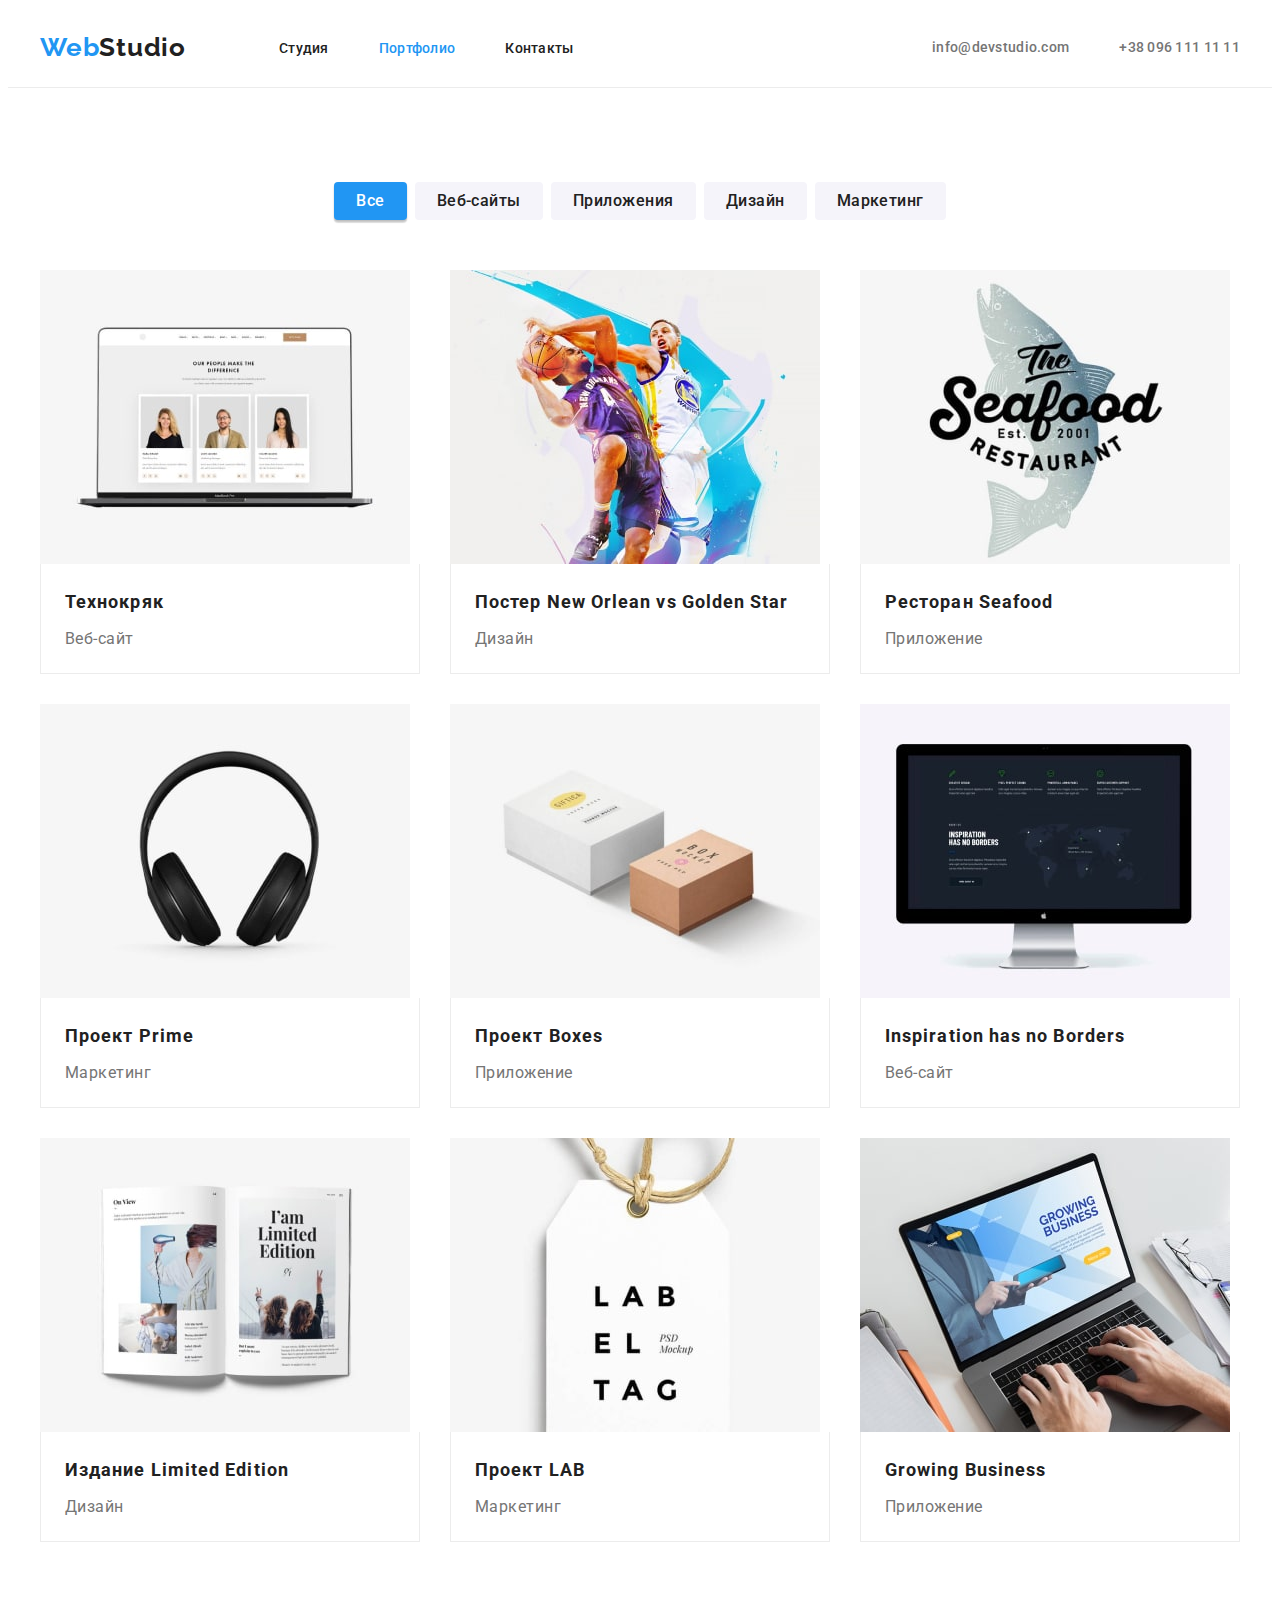
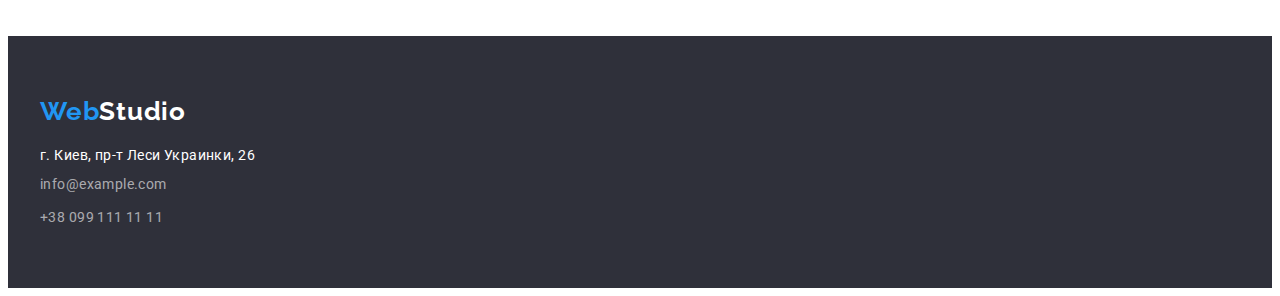
==== portfolio.html @ 3869db15 "Делает hero-background and sprite.svg" ====
<!DOCTYPE html>
<html lang="ru">
  <head>
    <meta charset="UTF-8" />
    <meta http-equiv="X-UA-Compatible" content="IE=edge" />
    <meta name="viewport" content="width=device-width, initial-scale=1.0" />
    <title>Portfolio</title>
    <link rel="preconnect" href="https://fonts.googleapis.com" />
    <link rel="preconnect" href="https://fonts.gstatic.com" crossorigin />
    <link
      href="https://fonts.googleapis.com/css2?family=Raleway:wght@700&family=Roboto:wght@400;500;700;900&display=swap"
      rel="stylesheet"
    />
    <link
      rel="stylesheet"
      href="https://cdnjs.cloudflare.com/ajax/libs/modern-normalize/1.1.0/modern-normalize.min.css"
      integrity="sha512-wpPYUAdjBVSE4KJnH1VR1HeZfpl1ub8YT/NKx4PuQ5NmX2tKuGu6U/JRp5y+Y8XG2tV+wKQpNHVUX03MfMFn9Q=="
      crossorigin="anonymous"
      referrerpolicy="no-referrer"
    />
    <link rel="stylesheet" href="./css/styles.css" />
  </head>
  <body>
    <header class="header">
      <div class="container header-container">
        <nav class="nav header-nav">
          <a class="logo link" href="./index.html">
            <span class="logo-accent">Web</span>Studio</a
          >
          <ul class="nav-list list">
            <li class="nav-list-item">
              <a class="nav-list-link link" href="./index.html">Студия</a>
            </li>
            <li class="nav-list-item">
              <a class="nav-list-link link current" href="./portfolio.html"
                >Портфолио</a
              >
            </li>
            <li class="nav-list-item">
              <a class="nav-list-link link" href="">Контакты</a>
            </li>
          </ul>
        </nav>
        <ul class="contacts-list list">
          <li class="contact-item">
            <a class="contact-link link" href="mailto:info@devstudio.com"
              >info@devstudio.com</a
            >
          </li>
          <li class="contact-item">
            <a class="contact-link link" href="tel:+380961111111"
              >+38 096 111 11 11</a
            >
          </li>
        </ul>
      </div>
    </header>

    <main>
      <!-- section portfolio -->
      <section class="section portfolio">
        <div class="container">
          <h1 class="visually-hidden">Портфолио</h1>

          <!-- category filter -->
          <ul class="filter-list list">
            <li class="filter-list-item">
              <button class="filter-btn active" type="button">Все</button>
            </li>

            <li class="filter-list-item">
              <button class="filter-btn" type="button">Веб-сайты</button>
            </li>

            <li class="filter-list-item">
              <button class="filter-btn" type="button">Приложения</button>
            </li>

            <li class="filter-list-item">
              <button class="filter-btn" type="button">Дизайн</button>
            </li>

            <li class="filter-list-item">
              <button class="filter-btn" type="button">Маркетинг</button>
            </li>
          </ul>
          <!--portfolio cards -->
          <ul class="cards-list cards list">
            <li class="cards-list-item">
              <a class="cards-link link" href="#">
                <img
                  src="./images/portfolio/img-1.jpg"
                  alt="Технокряк"
                  width="370"
                  height="294"
                />
                <div class="card-content">
                  <h2 class="cards-title subtitle">Технокряк</h2>
                  <p class="cards-category">Веб-сайт</p>
                </div>
              </a>
            </li>

            <li class="cards-list-item">
              <a class="cards-link link" href="#">
                <img
                  src="./images/portfolio/img-2.jpg"
                  alt="Нью Орлеан против Голден Стар"
                  width="370"
                  height="294"
                />
                <div class="card-content">
                  <h2 class="cards-title subtitle">
                    Постер
                    <span lang="en">New Orlean vs Golden Star</span>
                  </h2>
                  <p class="cards-category">Дизайн</p>
                </div>
              </a>
            </li>

            <li class="cards-list-item">
              <a class="cards-link link" href="#">
                <img
                  src="./images/portfolio/img-3.jpg"
                  alt="Ресторан морская еда"
                  width="370"
                  height="294"
                />
                <div class="card-content">
                  <h2 class="cards-title subtitle">
                    Ресторан
                    <span lang="en">Seafood</span>
                  </h2>
                  <p class="cards-category">Приложение</p>
                </div>
              </a>
            </li>

            <li class="cards-list-item">
              <a class="cards-link link" href="#">
                <img
                  src="./images/portfolio/img-4.jpg"
                  alt="Проект Прайм"
                  width="370"
                  height="294"
                />
                <div class="card-content">
                  <h2 class="cards-title subtitle">
                    Проект
                    <span lang="en">Prime</span>
                  </h2>
                  <p class="cards-category">Маркетинг</p>
                </div>
              </a>
            </li>

            <li class="cards-list-item">
              <a class="cards-link link" href="#">
                <img
                  src="./images/portfolio/img-5.jpg"
                  alt="Проект Боксес"
                  width="370"
                  height="294"
                />
                <div class="card-content">
                  <h2 class="cards-title subtitle">
                    Проект
                    <span lang="en">Boxes</span>
                  </h2>
                  <p class="cards-category">Приложение</p>
                </div>
              </a>
            </li>

            <li class="cards-list-item">
              <a class="cards-link link" href="#">
                <img
                  src="./images/portfolio/img-6.jpg"
                  alt="Веб-сайт 'Вдохновение не имеет границ'"
                  width="370"
                  height="294"
                />
                <div class="card-content">
                  <h2 class="cards-title subtitle" lang="en">
                    Inspiration has no Borders
                  </h2>
                  <p class="cards-category">Веб-сайт</p>
                </div>
              </a>
            </li>

            <li class="cards-list-item">
              <a class="cards-link link" href="#">
                <img
                  src="./images/portfolio/img-7.jpg"
                  alt="Издание Ограниченный выпуск"
                  width="370"
                  height="294"
                />
                <div class="card-content">
                  <h2 class="cards-title subtitle">
                    Издание
                    <span lang="en">Limited Edition</span>
                  </h2>
                  <p class="cards-category">Дизайн</p>
                </div>
              </a>
            </li>

            <li class="cards-list-item">
              <a class="cards-link link" href="#">
                <img
                  src="./images/portfolio/img-8.jpg"
                  alt="Проект ЛЄБ"
                  width="370"
                  height="294"
                />
                <div class="card-content">
                  <h2 class="cards-title subtitle">
                    Проект
                    <span lang="en">LAB</span>
                  </h2>
                  <p class="cards-category">Маркетинг</p>
                </div>
              </a>
            </li>

            <li class="cards-list-item">
              <a class="cards-link link" href="#">
                <img
                  src="./images/portfolio/img-9.jpg"
                  alt="Приложение Растущий бизнес"
                  width="370"
                  height="294"
                />
                <div class="card-content">
                  <h2 class="cards-title subtitle">Growing Business</h2>
                  <p class="cards-category">Приложение</p>
                </div>
              </a>
            </li>
          </ul>
        </div>
      </section>
    </main>

    <footer class="footer">
      <div class="container">
        <a class="logo link footer-logo" href="./index.html">
          <span class="logo-accent">Web</span>Studio
        </a>
        <address class="address">
          <ul class="address-list list">
            <li class="address-item">
              <a
                class="address-link link"
                href="https://goo.gl/maps/jRGH2C2RefV3ac3B6"
                target="_blank"
                rel="noreferrer noopener nofollow"
              >
                г. Киев, пр-т Леси Украинки, 26
              </a>
            </li>
            <li class="address-item">
              <a
                class="address-link address-contact link"
                href="mailto:info@example.com"
                >info@example.com</a
              >
            </li>
            <li class="address-item">
              <a
                class="address-link address-contact link"
                href="tel:+380991111111"
                >+38 099 111 11 11</a
              >
            </li>
          </ul>
        </address>
      </div>
    </footer>
  </body>
</html>
---- css/styles.css ----
:root {
  /* Color Var */

  --primery-bg-color: #ffffff;
  --secondary-bg-color: #f5f4fa;
  --footer-bg-color: #2f303a;
  --primery-btn-color: #f5f4fa;
  --footer-link-color: rgba(255, 255, 255, 0.6);
  --main-title-color: #ffffff;
  --white-text-color: #ffffff;
  --first-text-color: #757575;
  --second-text-color: #212121;
  --accent-color: #2196f3;
  --hover-color-btn: #188ce8;
  --hover-link: #2196f3;
  --border-line: #ececec;

  /* Margin */

  --marg-r-30: 30px;
}

body {
  font-family: 'Roboto', sans-serif;
  font-size: 14px;
  letter-spacing: 0.03em;
  background-color: var(--primery-bg-color);
  color: var(--first-text-color);
}

h1,
h2,
h3,
h4,
h5,
h6,
p {
  margin: 0;
}

ul {
  margin: 0;
  padding-left: 0;
}

img {
  display: block;
  max-width: 100%;
  height: auto;
}
/* Скрывает элементы с классом visually-hidden */

.visually-hidden {
  position: absolute;
  width: 1px;
  height: 1px;
  margin: -1px;
  border: 0;
  padding: 0;
  white-space: nowrap;
  clip-path: inset(100%);
  clip: rect(0 0 0 0);
  overflow: hidden;
}

/* Container */
.container {
  max-width: 1200px;
  padding-left: 15px;
  padding-right: 15px;
  margin: 0 auto;
}

.section {
  padding-top: 94px;
  padding-bottom: 94px;
}

/* Центрует строчные элементы */

.centered {
  text-align: center;
}

.list {
  list-style: none;
}

.link {
  text-decoration: none;
}
/* section title H2 */

.title {
  font-weight: 700;
  font-size: 36px;
  line-height: calc(42 / 36);
  text-align: center;
  color: var(--second-text-color);
}

/* Section subtitle H3 */

.subtitle {
  color: var(--second-text-color);
}

/* HEADER */

.header {
  padding: 24px 0 24px;
  border-bottom: 1px solid var(--border-line);
}

.header-container {
  display: flex;
  justify-content: space-between;
  align-items: center;
}

.header-nav {
  display: flex;
  align-items: center;
  /* gap: 93px; */
}

.nav-list {
  display: flex;
  gap: 50px;
}

.logo {
  display: inline-block;

  margin-right: 93px;

  font-family: 'Raleway', sans-serif;
  font-weight: 700;
  font-size: 26px;
  line-height: calc(31 / 26);
  letter-spacing: 0.03em;

  color: var(--second-text-color);
}

.logo-accent {
  color: var(--accent-color);
}

.nav-list-link {
  display: inline-block;
  padding: 7px 0;
  font-weight: 500;
  line-height: calc(16 / 14);
  letter-spacing: 0.02em;
  color: var(--second-text-color);
}

.nav-list-link:hover,
.nav-list-link:focus {
  color: var(--hover-link);
}

.nav-list-link.current {
  color: var(--hover-link);
}

.contacts-list {
  display: flex;
  align-items: center;
  gap: 50px;
  margin-left: auto;
}

.contact-link {
  display: inline-block;
  padding: 7px 0;
  font-weight: 500;
  line-height: 1.14;
  letter-spacing: 0.02em;
  color: inherit;
}

.contact-link:hover,
.contact-link:focus {
  color: var(--hover-link);
}

/* HERO */

.hero {
  padding: 200px 0;
}

.hero-bg {
  max-width: 1600px;
  min-height: 600px;
  margin-left: auto;
  margin-right: auto;
  background-color: var(--footer-bg-color);
  background-image: url('../images/hero-bg.jpg');
  background-repeat: no-repeat;
  background-position: center;
  background-size: cover;
}

.hero-heading {
  max-width: 696px;
  margin: 0 auto;
  margin-bottom: 30px;

  font-weight: 900;
  font-size: 44px;
  line-height: calc(60 / 44);

  letter-spacing: 0.06em;
  text-transform: uppercase;

  color: var(--main-title-color);
}

.hero-btn {
  min-width: 200px;
  min-height: 50px;

  font-family: inherit;
  font-weight: 700;
  font-size: 16px;
  line-height: calc(30 / 16);
  /* text-align: center; */
  letter-spacing: 0.06em;

  background-color: var(--accent-color);
  color: var(--white-text-color);
  box-shadow: 0px 4px 4px rgba(0, 0, 0, 0.15);

  border-radius: 4px;
  border-color: transparent;
  cursor: pointer;
}

.hero-btn:hover,
.hero-btn:focus {
  background-color: var(--hover-color-btn);
}

/* Peculiarities */
/* .peculiarities {
  background-color: tomato;
} */

.peculiarities-list {
  display: flex;
  align-items: center;
}

.peculiarities-item {
  max-width: 270px;
}

.peculiarities-item:not(:last-child) {
  margin-right: 30px;
}

.peculiarities-subtitle {
  margin-bottom: 10px;
  font-size: 14px;
  font-weight: 700;
  line-height: calc(16 / 14);
  text-transform: uppercase;
}

.peculiarities-descr {
  line-height: calc(24 / 14);
}

/* Section Specialization */

.specialization {
  /* background-color: teal; */
  padding-top: 0;
}

.specialization-title {
  letter-spacing: 0.03em;
  margin-bottom: 50px;
}

.specialization-list {
  display: flex;
}

.specialization-item:not(:last-child) {
  margin-right: var(--marg-r-30);
}

/* Section team */
.team {
  /* background-color: tomato; */
  background-color: var(--secondary-bg-color);
}

.team-list {
  display: flex;
}

.team-item {
  width: calc(100% - 90px / 4);
  background-color: var(--primery-bg-color);
  box-shadow: 0px 1px 3px rgba(0, 0, 0, 0.12), 0px 1px 1px rgba(0, 0, 0, 0.14),
    0px 2px 1px rgba(0, 0, 0, 0.2);
  border-radius: 0px 0px 4px 4px;
}

.team-item:not(:last-child) {
  margin-right: var(--marg-r-30);
}

.team-content {
  padding: 30px 0;
}

.team-title {
  letter-spacing: 0.03em;
  margin-bottom: 50px;
}

.team-subtitle {
  font-weight: 500;
  font-size: 16px;
  line-height: calc(19 / 16);
  text-align: center;
  letter-spacing: 0.03em;
  margin-bottom: 10px;
}

.team-text {
  font-size: 16px;
  line-height: calc(19 / 16);
  text-align: center;
  letter-spacing: 0.03em;
}

/* Footer */

.footer {
  padding: 60px 0;
  background-color: var(--footer-bg-color);
}

.footer-logo {
  color: var(--white-text-color);
  margin-right: 0;
  margin-bottom: 20px;
}

.address {
  font-style: normal;
  max-height: 81px;
}

.address-item:not(:last-child) {
  margin-bottom: 9px;
}

.address-link {
  color: var(--white-text-color);
}

.address-link:hover,
.address-link:focus {
  color: var(--hover-link);
}

.address-contact {
  line-height: calc(24 / 14);
  color: var(--footer-link-color);
}

/* ---------PAGE-PORTFOLIO---------------------- */

/* Filter */

.filter-list {
  display: flex;
  justify-content: center;
  align-items: center;

  /* если строка будет переполнятся  flex-wrap: wrap; */
  flex-wrap: wrap;
  gap: 8px;
  margin-bottom: 50px;
}

/* .filter-list-item + .filter-list-item {
  margin-left: 8px;
} */

.filter-btn {
  padding: 6px 22px;

  font-family: inherit;
  font-size: 16px;
  font-weight: 500;
  line-height: calc(26 / 16);
  text-align: center;
  letter-spacing: 0.03em;
  color: var(--second-text-color);
  background: var(--primery-btn-color);

  border: transparent;
  border-radius: 4px;
  cursor: pointer;
}

/* .filter-btn:hover,
.filter-btn:focus {
  background-color: var(--accent-color);
  color: var(--white-text-color);
} */

.filter-btn.active,
.filter-btn:hover,
.filter-btn:focus {
  background-color: var(--accent-color);
  color: var(--white-text-color);
  box-shadow: 0px 3px 1px rgba(0, 0, 0, 0.1), 0px 1px 2px rgba(0, 0, 0, 0.08),
    0px 2px 2px rgba(0, 0, 0, 0.12);
  border-radius: 4px;
}

/* Portfolio cards */

.cards-list {
  display: flex;
  align-items: center;
  flex-wrap: wrap;
  margin-top: -30px;
  margin-left: -30px;
  /* gap: 30px; */
}

.cards-list-item {
  flex-basis: calc(100% / 3 - 30px);
  /* flex-basis: calc((100% - 60px) / 3); */
  margin-top: 30px;
  margin-left: 30px;

  background: var(--primery-bg-color);
}

.card-content {
  padding: 20px 24px 19px;
  border: 1px solid var(--border-line);
  border-top: none;
}

.cards-title {
  margin-bottom: 4px;
  font-weight: 700;
  font-size: 18px;
  line-height: calc(36 / 18);
  letter-spacing: 0.06em;
}

.cards-category {
  font-size: 16px;
  line-height: calc(30 / 16);
  letter-spacing: 0.03em;
  color: var(--first-text-color);
}
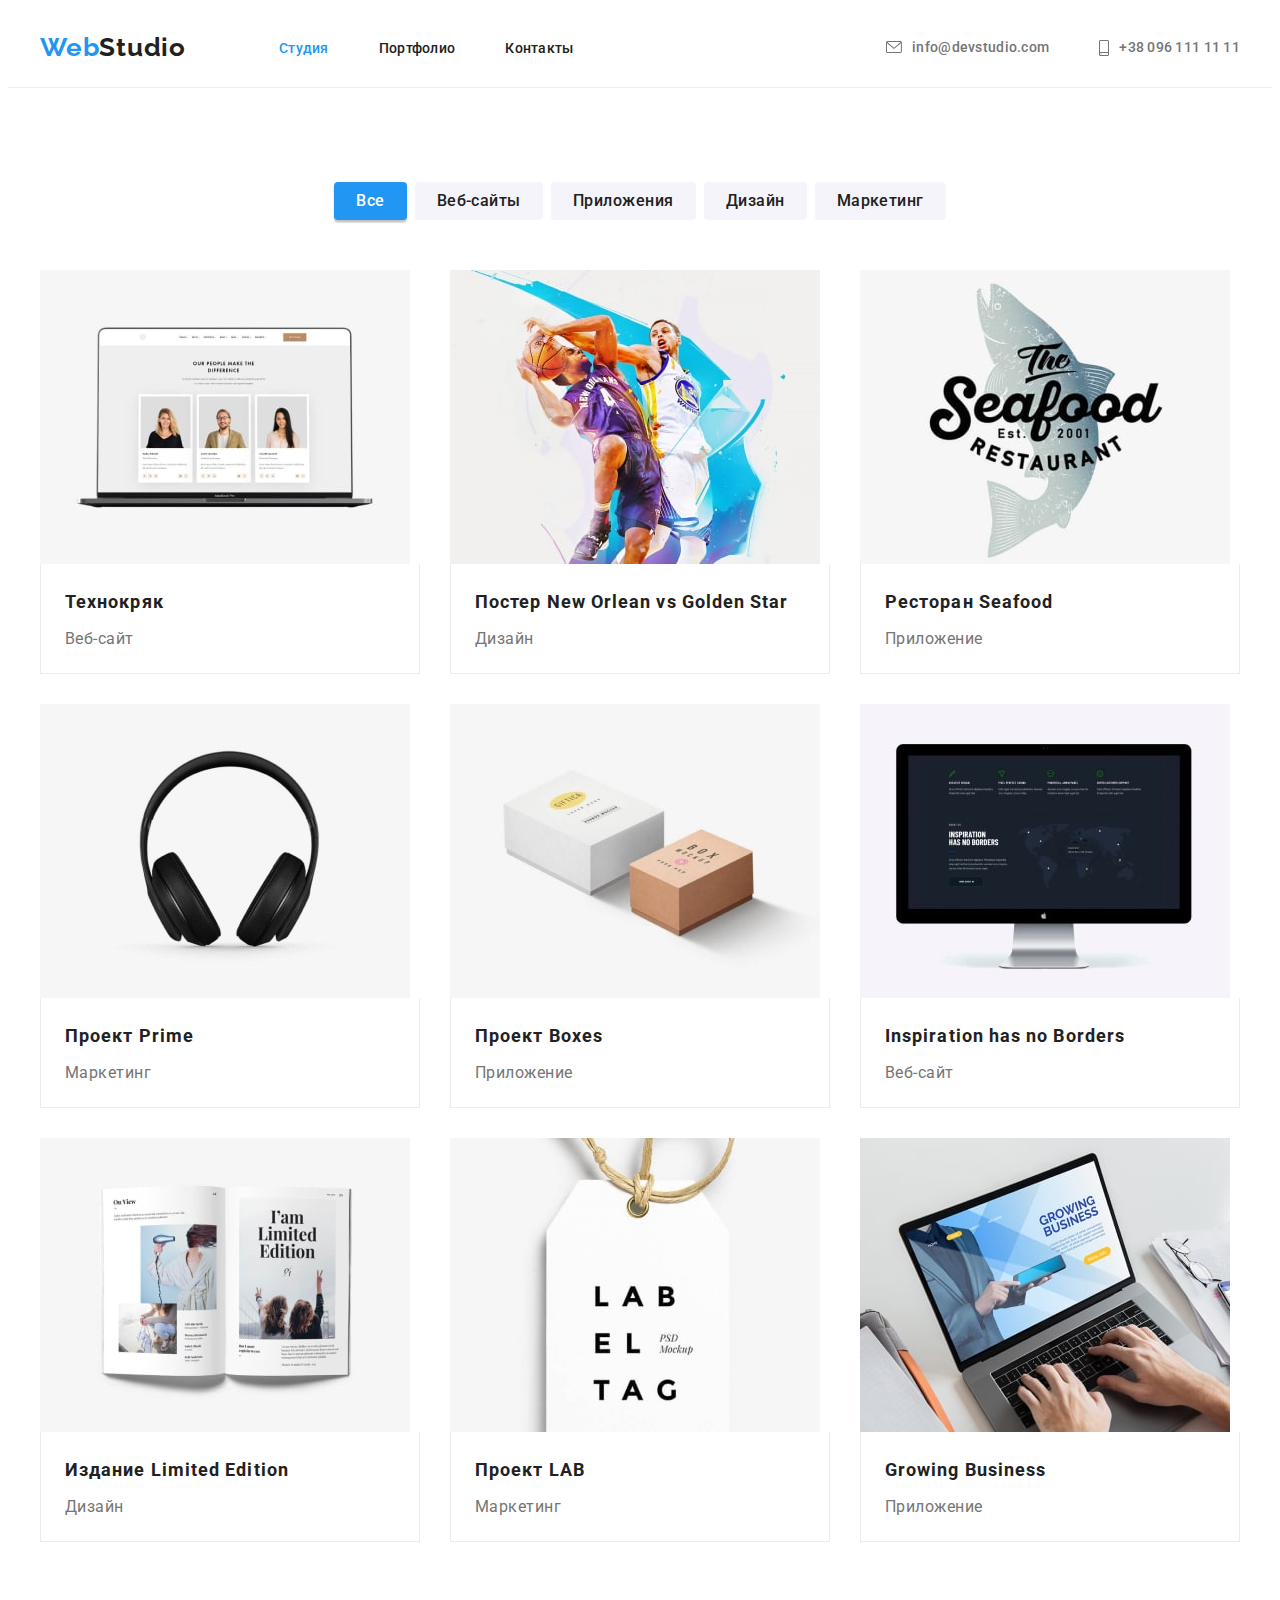
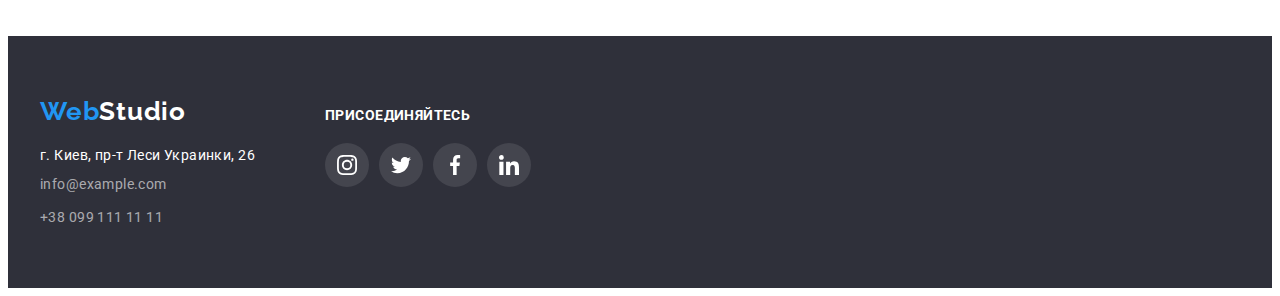
==== commit d19240ec: "Делает блок подпишись в футере и тень на карточках портфолио" ====
--- a/portfolio.html
+++ b/portfolio.html
@@ -29,13 +29,17 @@
           >
           <ul class="nav-list list">
             <li class="nav-list-item">
-              <a class="nav-list-link link" href="./index.html">Студия</a>
-            </li>
+              <a class="nav-list-link link current" href="./index.html"
+                >Студия</a
+              >
+            </li>
+
             <li class="nav-list-item">
-              <a class="nav-list-link link current" href="./portfolio.html"
+              <a class="nav-list-link link" href="./portfolio.html"
                 >Портфолио</a
               >
             </li>
+
             <li class="nav-list-item">
               <a class="nav-list-link link" href="">Контакты</a>
             </li>
@@ -43,13 +47,22 @@
         </nav>
         <ul class="contacts-list list">
           <li class="contact-item">
-            <a class="contact-link link" href="mailto:info@devstudio.com"
-              >info@devstudio.com</a
+            <a class="contact-link link" href="mailto:info@devstudio.com">
+              <svg class="icon-contact" width="16px" height="12px">
+                <use href="./images/icons/sprite2.svg#icon-envelope-2"></use>
+              </svg>
+
+              info@devstudio.com</a
             >
           </li>
+
           <li class="contact-item">
-            <a class="contact-link link" href="tel:+380961111111"
-              >+38 096 111 11 11</a
+            <a class="contact-link link" href="tel:+380961111111">
+              <svg class="icon-contact" width="10" height="16">
+                <use href="./images/icons/sprite2.svg#icon-smartphone"></use>
+              </svg>
+
+              +38 096 111 11 11</a
             >
           </li>
         </ul>
@@ -246,38 +259,97 @@
     </main>
 
     <footer class="footer">
-      <div class="container">
-        <a class="logo link footer-logo" href="./index.html">
-          <span class="logo-accent">Web</span>Studio
-        </a>
-        <address class="address">
-          <ul class="address-list list">
-            <li class="address-item">
+      <div class="container container-wrapper">
+        <div class="footer-address">
+          <a class="logo link footer-logo" href="./index.html">
+            <span class="logo-accent">Web</span>Studio
+          </a>
+          <address class="address">
+            <ul class="address-list list">
+              <li class="address-item">
+                <a
+                  class="address-link link"
+                  href="https://goo.gl/maps/jRGH2C2RefV3ac3B6"
+                  target="_blank"
+                  rel="noreferrer noopener nofollow"
+                >
+                  г. Киев, пр-т Леси Украинки, 26
+                </a>
+              </li>
+              <li class="address-item">
+                <a
+                  class="address-link address-contact link"
+                  href="mailto:info@example.com"
+                  >info@example.com</a
+                >
+              </li>
+              <li class="address-item">
+                <a
+                  class="address-link address-contact link"
+                  href="tel:+380991111111"
+                  >+38 099 111 11 11</a
+                >
+              </li>
+            </ul>
+          </address>
+        </div>
+        <div class="footer-social">
+          <p class="footer-social-text"><b>присоединяйтесь</b></p>
+          <ul class="footer-social-list list">
+            <li class="footer-social-item">
               <a
-                class="address-link link"
-                href="https://goo.gl/maps/jRGH2C2RefV3ac3B6"
+                class="footer-social-link"
+                href="https://www.instagram.com/"
                 target="_blank"
                 rel="noreferrer noopener nofollow"
-              >
-                г. Киев, пр-т Леси Украинки, 26
-              </a>
-            </li>
-            <li class="address-item">
+                aria-label="Перейти по ссылке на Инстаграм "
+              >
+                <svg class="icon-footer-social" width="20" height="20">
+                  <use href="./images/icons/sprite2.svg#icon-instagram"></use>
+                </svg>
+              </a>
+            </li>
+            <li class="footer-social-item">
               <a
-                class="address-link address-contact link"
-                href="mailto:info@example.com"
-                >info@example.com</a
-              >
-            </li>
-            <li class="address-item">
+                class="footer-social-link"
+                href="https://twitter.com/"
+                target="_blank"
+                rel="noreferrer noopener nofollow"
+                aria-label="Перейти по ссылке на Твиттер "
+              >
+                <svg class="icon-footer-social" width="20" height="20">
+                  <use href="./images/icons/sprite2.svg#icon-twitter"></use>
+                </svg>
+              </a>
+            </li>
+            <li class="footer-social-item">
               <a
-                class="address-link address-contact link"
-                href="tel:+380991111111"
-                >+38 099 111 11 11</a
-              >
+                class="footer-social-link"
+                href="https://www.facebook.com/"
+                target="_blank"
+                rel="noreferrer noopener nofollow"
+                aria-label="Перейти по ссылке на Фейсбук "
+              >
+                <svg class="icon-footer-social" width="20" height="20">
+                  <use href="./images/icons/sprite2.svg#icon-facebook"></use>
+                </svg>
+              </a>
+            </li>
+            <li class="footer-social-item">
+              <a
+                class="footer-social-link"
+                href="https://ua.linkedin.com/"
+                target="_blank"
+                rel="noreferrer noopener nofollow"
+                aria-label="Перейти по ссылке на Линкедн "
+              >
+                <svg class="icon-footer-social" width="20" height="20">
+                  <use href="./images/icons/sprite2.svg#icon-linkedin"></use>
+                </svg>
+              </a>
             </li>
           </ul>
-        </address>
+        </div>
       </div>
     </footer>
   </body>
--- a/css/styles.css
+++ b/css/styles.css
@@ -48,6 +48,10 @@
   max-width: 100%;
   height: auto;
 }
+
+b {
+  font-weight: inherit;
+}
 /* Скрывает элементы с классом visually-hidden */
 
 .visually-hidden {
@@ -173,12 +177,18 @@
 }
 
 .contact-link {
-  display: inline-block;
+  display: flex;
+  align-items: center;
+  gap: 10px;
   padding: 7px 0;
   font-weight: 500;
   line-height: 1.14;
   letter-spacing: 0.02em;
   color: inherit;
+}
+
+.icon-contact {
+  fill: currentColor;
 }
 
 .contact-link:hover,
@@ -198,7 +208,11 @@
   margin-left: auto;
   margin-right: auto;
   background-color: var(--footer-bg-color);
-  background-image: url('../images/hero-bg.jpg');
+  background-image: linear-gradient(
+      rgba(47, 48, 58, 0.4),
+      rgba(47, 48, 58, 0.4)
+    ),
+    url('../images/hero-bg.jpg');
   background-repeat: no-repeat;
   background-position: center;
   background-size: cover;
@@ -255,11 +269,21 @@
 }
 
 .peculiarities-item {
-  max-width: 270px;
+  width: calc((100% -90px) / 4);
 }
 
 .peculiarities-item:not(:last-child) {
   margin-right: 30px;
+}
+
+.icon-wrap {
+  display: flex;
+  justify-content: center;
+  align-items: center;
+  min-height: 120px;
+  border-radius: 4px;
+  background-color: var(--secondary-bg-color);
+  margin-bottom: 30px;
 }
 
 .peculiarities-subtitle {
@@ -267,6 +291,7 @@
   font-size: 14px;
   font-weight: 700;
   line-height: calc(16 / 14);
+
   text-transform: uppercase;
 }
 
@@ -302,6 +327,7 @@
 
 .team-list {
   display: flex;
+  align-items: center;
 }
 
 .team-item {
@@ -339,6 +365,70 @@
   line-height: calc(19 / 16);
   text-align: center;
   letter-spacing: 0.03em;
+  margin-bottom: 16px;
+}
+
+.icon-soc-list {
+  display: flex;
+  align-items: center;
+  justify-content: center;
+  gap: 10px;
+}
+
+.icon-soc-link {
+  display: flex;
+  justify-content: center;
+  align-items: center;
+  width: 44px;
+  height: 44px;
+  border-radius: 100%;
+  /* background-color: tomato; */
+  color: #afb1b8;
+}
+
+.icon-social {
+  fill: currentColor;
+}
+
+.icon-soc-link:hover,
+.icon-soc-link:focus {
+  background-color: var(--accent-color);
+  color: var(--white-text-color);
+}
+
+/* Clients */
+
+.clients-title {
+  letter-spacing: 0.03em;
+  margin-bottom: 50px;
+}
+
+.clients-logo-list {
+  display: flex;
+  justify-content: center;
+  gap: 30px;
+}
+
+.clients-logo-link {
+  display: flex;
+  justify-content: center;
+  align-items: center;
+  width: 170px;
+  height: 92px;
+  border: 1px solid #afb1b8;
+
+  border-radius: 4px;
+  color: #afb1b8;
+}
+
+.icon-clients-logo {
+  fill: currentColor;
+}
+
+.clients-logo-link:hover,
+.clients-logo-link:focus {
+  border: 1px solid var(--accent-color);
+  color: var(--accent-color);
 }
 
 /* Footer */
@@ -375,6 +465,44 @@
 .address-contact {
   line-height: calc(24 / 14);
   color: var(--footer-link-color);
+}
+
+.footer-address {
+  margin-right: 70px;
+}
+
+.container-wrapper {
+  display: flex;
+  align-items: baseline;
+}
+
+.footer-social-list {
+  display: flex;
+  gap: 10px;
+}
+
+.footer-social-text {
+  font-weight: 700;
+  font-size: 14px;
+  line-height: calc(16 / 14);
+  letter-spacing: 0.03em;
+  text-transform: uppercase;
+  color: var(--white-text-color);
+  margin-bottom: 20px;
+}
+
+.footer-social-link {
+  display: flex;
+  justify-content: center;
+  align-items: center;
+  width: 44px;
+  height: 44px;
+  background-color: rgba(255, 255, 255, 0.1);
+  border-radius: 50%;
+}
+
+.footer-social-link:hover {
+  background-color: var(--hover-link);
 }
 
 /* ---------PAGE-PORTFOLIO---------------------- */
@@ -449,6 +577,12 @@
   background: var(--primery-bg-color);
 }
 
+.cards-list-item:hover,
+.cards-list-item:focus {
+  box-shadow: 0px 1px 1px rgba(0, 0, 0, 0.12), 0px 4px 4px rgba(0, 0, 0, 0.06),
+    1px 4px 6px rgba(0, 0, 0, 0.16);
+}
+
 .card-content {
   padding: 20px 24px 19px;
   border: 1px solid var(--border-line);
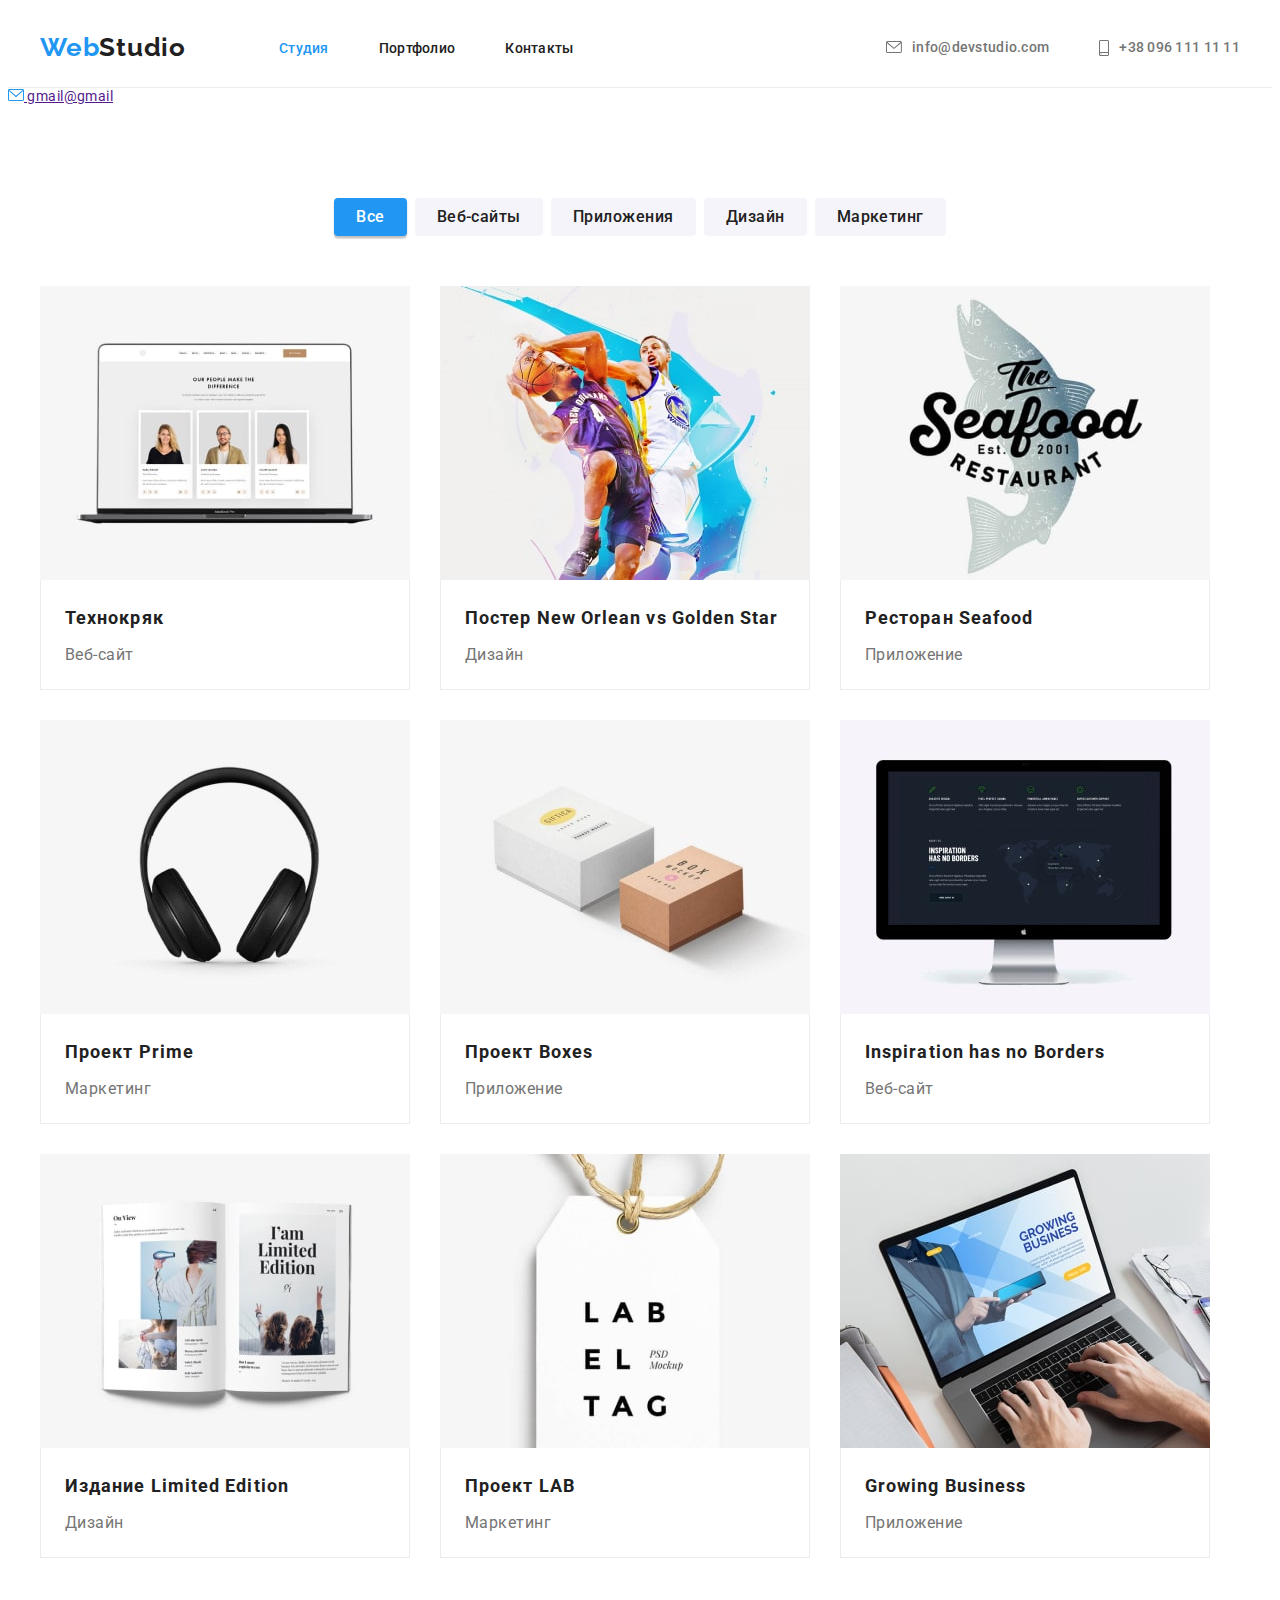
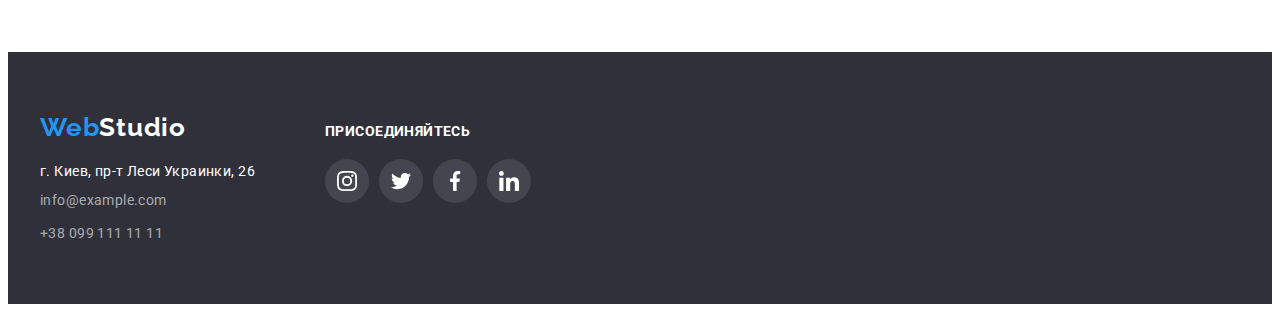
==== commit e41be60e: "final2" ====
--- a/portfolio.html
+++ b/portfolio.html
@@ -70,6 +70,20 @@
     </header>
 
     <main>
+      <a href="" class="lnk-test">
+        <svg
+          width="16"
+          height="12"
+          fill="none"
+          xmlns="http://www.w3.org/2000/svg"
+        >
+          <path
+            d="M14.5 0h-13C.673 0 0 .673 0 1.5v9c0 .827.673 1.5 1.5 1.5h13c.827 0 1.5-.673 1.5-1.5v-9c0-.827-.673-1.5-1.5-1.5Zm0 1c.068 0 .133.014.192.039L8 6.839l-6.692-5.8A.498.498 0 0 1 1.5 1h13Zm0 10h-13a.5.5 0 0 1-.5-.5V2.095l6.672 5.783a.5.5 0 0 0 .656 0L15 2.095V10.5a.5.5 0 0 1-.5.5Z"
+            fill="#2196F3"
+          />
+        </svg>
+        gmail@gmail</a
+      >
       <!-- section portfolio -->
       <section class="section portfolio">
         <div class="container">
@@ -294,7 +308,7 @@
           </address>
         </div>
         <div class="footer-social">
-          <p class="footer-social-text"><b>присоединяйтесь</b></p>
+          <b class="footer-social-text">присоединяйтесь</b>
           <ul class="footer-social-list list">
             <li class="footer-social-item">
               <a
--- a/css/styles.css
+++ b/css/styles.css
@@ -482,6 +482,7 @@
 }
 
 .footer-social-text {
+  display: block;
   font-weight: 700;
   font-size: 14px;
   line-height: calc(16 / 14);
@@ -501,7 +502,8 @@
   border-radius: 50%;
 }
 
-.footer-social-link:hover {
+.footer-social-link:hover,
+.footer-social-link:focus {
   background-color: var(--hover-link);
 }
 
@@ -567,8 +569,18 @@
   margin-left: -30px;
   /* gap: 30px; */
 }
-
+/* 
 .cards-list-item {
+  flex-basis: calc(100% / 3 - 30px);
+  flex-basis: calc((100% - 60px) / 3);
+  margin-top: 30px;
+  margin-left: 30px;
+
+  background: var(--primery-bg-color);
+} */
+
+.cards-link {
+  display: block;
   flex-basis: calc(100% / 3 - 30px);
   /* flex-basis: calc((100% - 60px) / 3); */
   margin-top: 30px;
@@ -577,8 +589,8 @@
   background: var(--primery-bg-color);
 }
 
-.cards-list-item:hover,
-.cards-list-item:focus {
+.cards-link:hover,
+.cards-link:focus {
   box-shadow: 0px 1px 1px rgba(0, 0, 0, 0.12), 0px 4px 4px rgba(0, 0, 0, 0.06),
     1px 4px 6px rgba(0, 0, 0, 0.16);
 }
